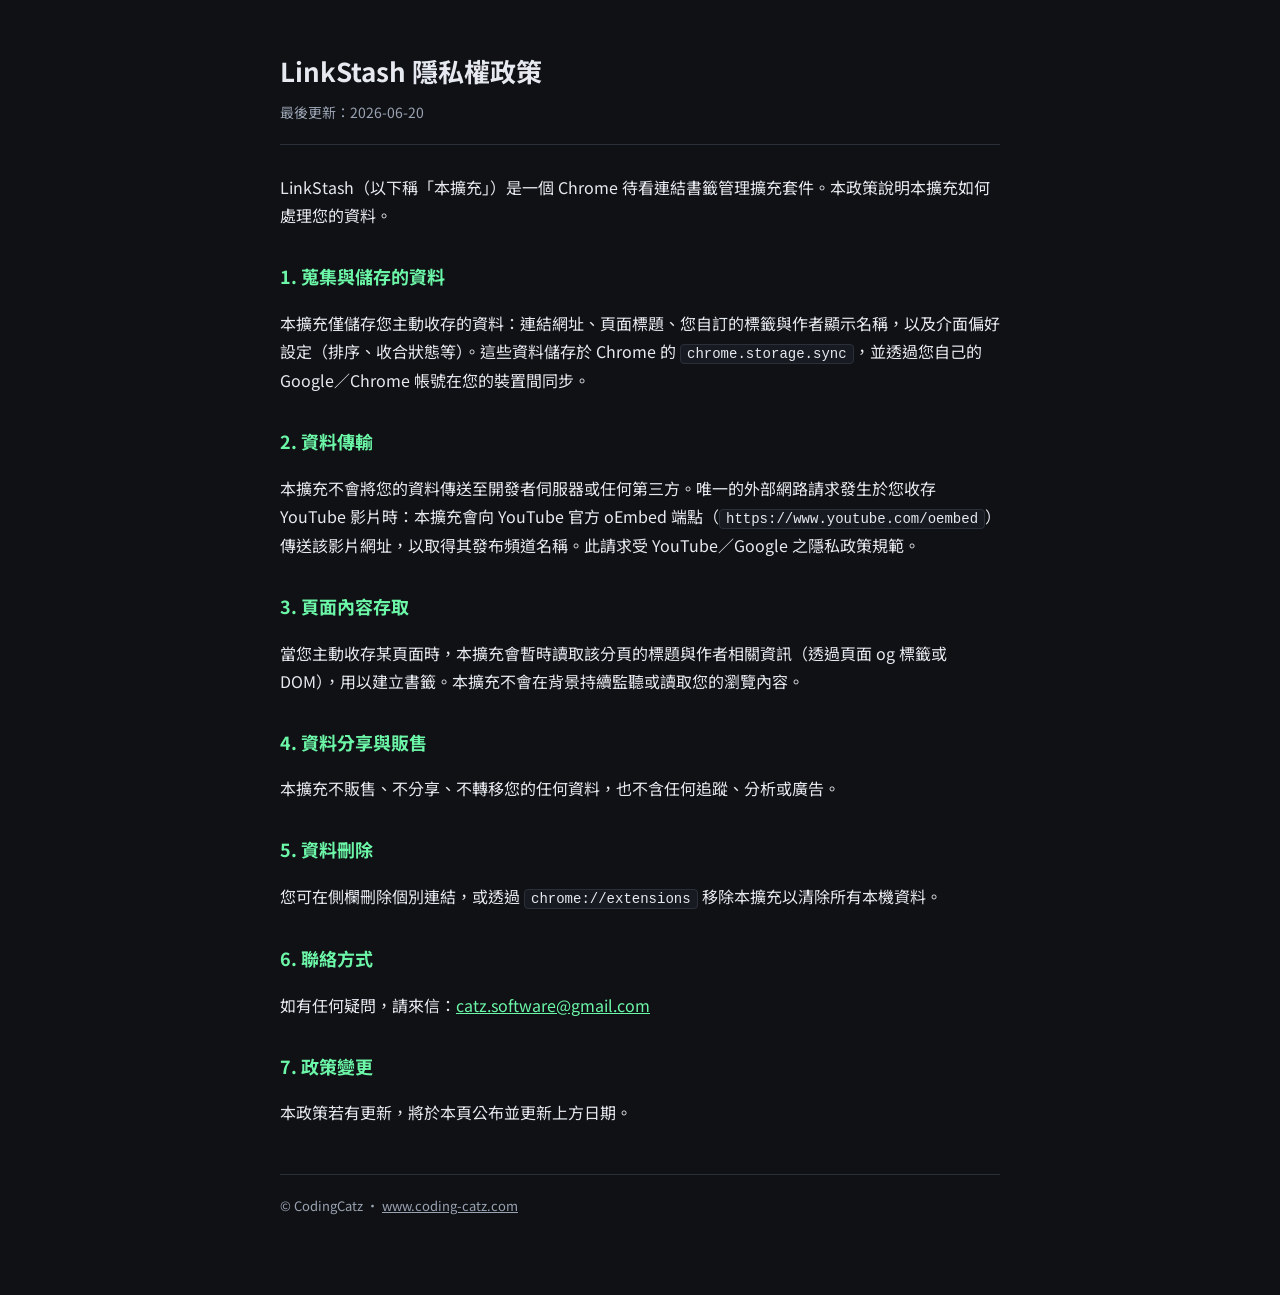
==== privacy/linkstash/index.html @ 4f945243 "add: LinkStash 隱私權政策頁（CWS 上架用） Co-Authored-By: Claude Opus 4.8 <noreply@anthropic.com>" ====
<!doctype html>
<html lang="zh-Hant">
  <head>
    <meta charset="UTF-8" />
    <meta name="viewport" content="width=device-width, initial-scale=1.0" />
    <title>LinkStash 隱私權政策 — CodingCatz</title>
    <meta name="robots" content="index,follow" />
    <link rel="preconnect" href="https://fonts.googleapis.com" />
    <link rel="preconnect" href="https://fonts.gstatic.com" crossorigin />
    <link rel="stylesheet" href="https://fonts.googleapis.com/css2?family=Noto+Sans+TC:wght@400;500;700&display=swap" />
    <style>
      :root {
        --bg: #0f1115;
        --card: #171a21;
        --border: #2a2f3a;
        --text: #e6e9ef;
        --dim: #9aa3b2;
        --accent: #6cf7a8;
      }
      * { box-sizing: border-box; }
      body {
        margin: 0;
        background: var(--bg);
        color: var(--text);
        font-family: "Noto Sans TC", -apple-system, "Segoe UI", system-ui, sans-serif;
        line-height: 1.75;
        font-size: 16px;
      }
      .wrap { max-width: 760px; margin: 0 auto; padding: 48px 20px 80px; }
      header { border-bottom: 1px solid var(--border); padding-bottom: 20px; margin-bottom: 28px; }
      h1 { font-size: 26px; font-weight: 700; margin: 0 0 6px; }
      .sub { color: var(--dim); font-size: 14px; }
      h2 { font-size: 18px; font-weight: 700; margin: 32px 0 8px; color: var(--accent); }
      p, li { color: var(--text); }
      a { color: var(--accent); }
      ul { padding-left: 20px; }
      code { background: var(--card); border: 1px solid var(--border); border-radius: 4px; padding: 1px 6px; font-size: 14px; }
      footer { margin-top: 48px; padding-top: 20px; border-top: 1px solid var(--border); color: var(--dim); font-size: 13px; }
      footer a { color: var(--dim); }
    </style>
  </head>
  <body>
    <div class="wrap">
      <header>
        <h1>LinkStash 隱私權政策</h1>
        <div class="sub">最後更新：2026-06-20</div>
      </header>

      <p>LinkStash（以下稱「本擴充」）是一個 Chrome 待看連結書籤管理擴充套件。本政策說明本擴充如何處理您的資料。</p>

      <h2>1. 蒐集與儲存的資料</h2>
      <p>本擴充僅儲存您主動收存的資料：連結網址、頁面標題、您自訂的標籤與作者顯示名稱，以及介面偏好設定（排序、收合狀態等）。這些資料儲存於 Chrome 的 <code>chrome.storage.sync</code>，並透過您自己的 Google／Chrome 帳號在您的裝置間同步。</p>

      <h2>2. 資料傳輸</h2>
      <p>本擴充不會將您的資料傳送至開發者伺服器或任何第三方。唯一的外部網路請求發生於您收存 YouTube 影片時：本擴充會向 YouTube 官方 oEmbed 端點（<code>https://www.youtube.com/oembed</code>）傳送該影片網址，以取得其發布頻道名稱。此請求受 YouTube／Google 之隱私政策規範。</p>

      <h2>3. 頁面內容存取</h2>
      <p>當您主動收存某頁面時，本擴充會暫時讀取該分頁的標題與作者相關資訊（透過頁面 og 標籤或 DOM），用以建立書籤。本擴充不會在背景持續監聽或讀取您的瀏覽內容。</p>

      <h2>4. 資料分享與販售</h2>
      <p>本擴充不販售、不分享、不轉移您的任何資料，也不含任何追蹤、分析或廣告。</p>

      <h2>5. 資料刪除</h2>
      <p>您可在側欄刪除個別連結，或透過 <code>chrome://extensions</code> 移除本擴充以清除所有本機資料。</p>

      <h2>6. 聯絡方式</h2>
      <p>如有任何疑問，請來信：<a href="mailto:catz.software@gmail.com">catz.software@gmail.com</a></p>

      <h2>7. 政策變更</h2>
      <p>本政策若有更新，將於本頁公布並更新上方日期。</p>

      <footer>
        © CodingCatz · <a href="https://www.coding-catz.com/">www.coding-catz.com</a>
      </footer>
    </div>
  </body>
</html>
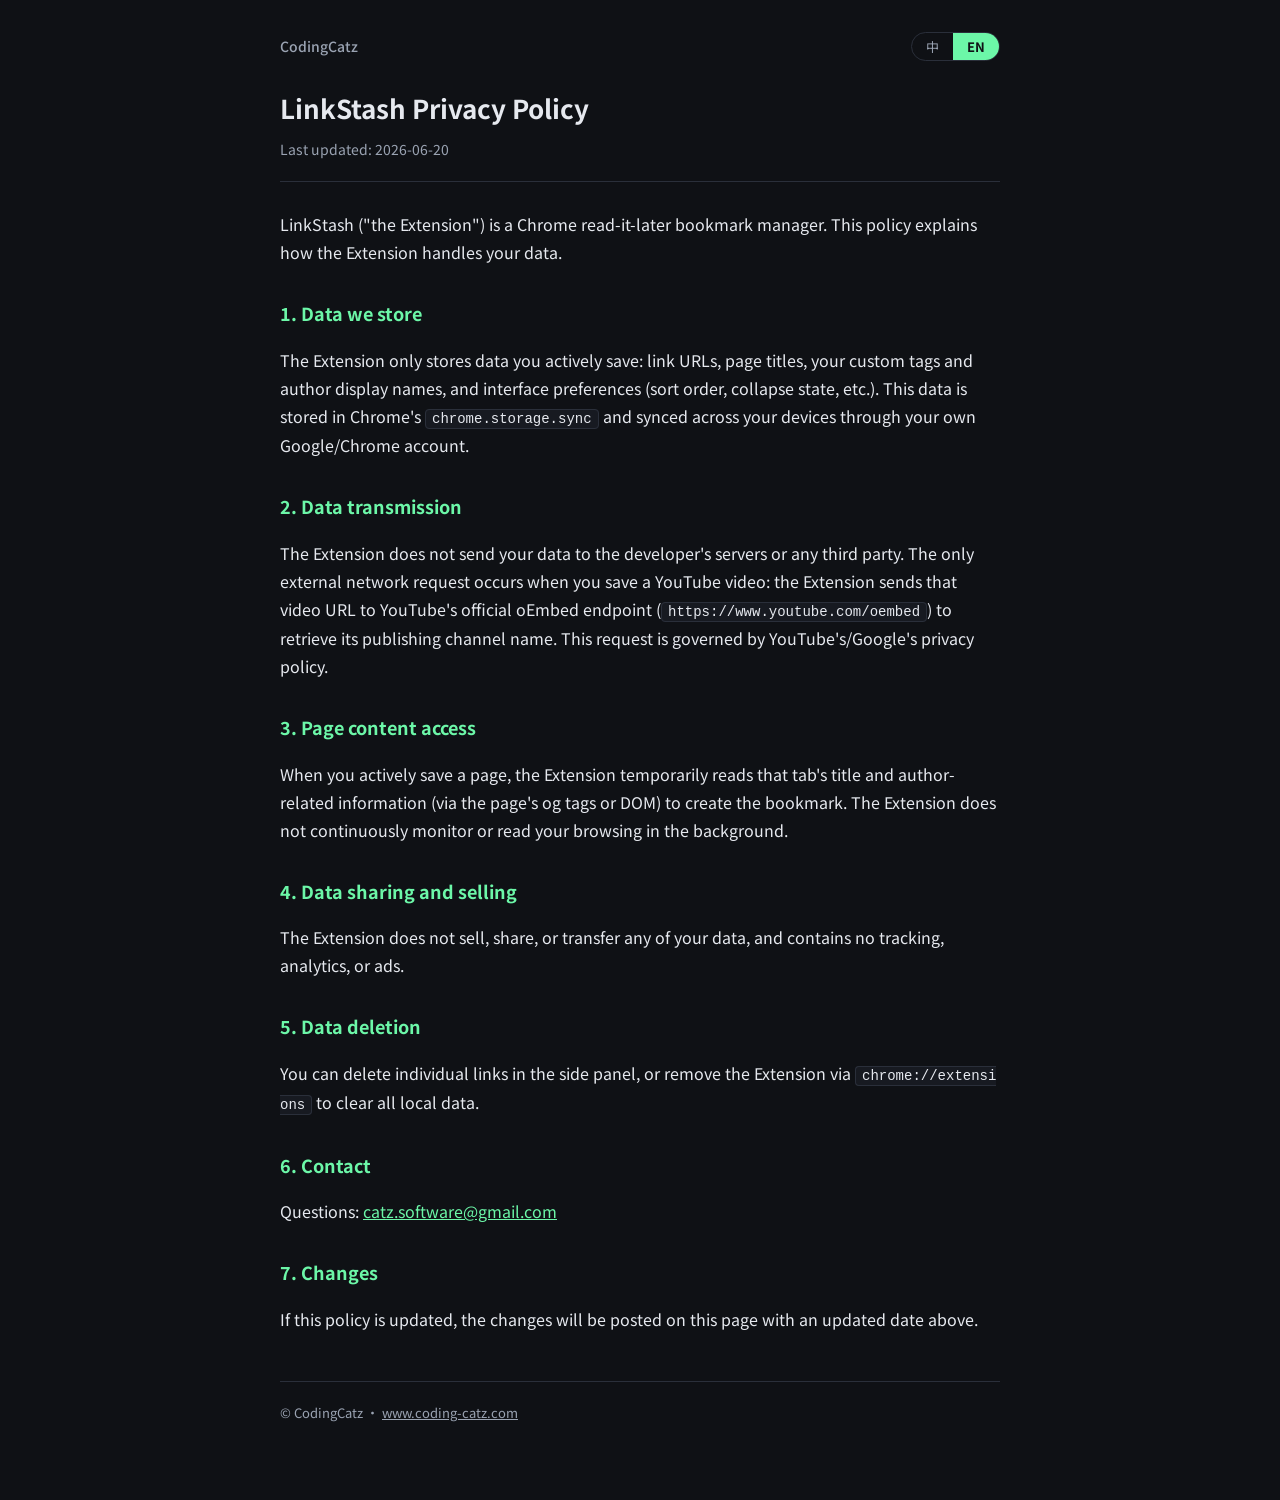
==== commit 00084342: "feat: LinkStash 隱私頁加中英切換 Co-Authored-By: Claude Opus 4.8 <noreply@anthropic.com>" ====
--- a/privacy/linkstash/index.html
+++ b/privacy/linkstash/index.html
@@ -26,7 +26,16 @@
         line-height: 1.75;
         font-size: 16px;
       }
-      .wrap { max-width: 760px; margin: 0 auto; padding: 48px 20px 80px; }
+      .wrap { max-width: 760px; margin: 0 auto; padding: 32px 20px 80px; }
+      .topbar { display: flex; align-items: center; justify-content: space-between; margin-bottom: 24px; }
+      .brand { color: var(--dim); font-size: 14px; font-weight: 500; }
+      .langswitch { display: inline-flex; border: 1px solid var(--border); border-radius: 999px; overflow: hidden; }
+      .langswitch button {
+        background: none; border: none; color: var(--dim);
+        padding: 4px 14px; font-size: 13px; cursor: pointer;
+        font-family: inherit;
+      }
+      .langswitch button.active { background: var(--accent); color: #0f1115; font-weight: 700; }
       header { border-bottom: 1px solid var(--border); padding-bottom: 20px; margin-bottom: 28px; }
       h1 { font-size: 26px; font-weight: 700; margin: 0 0 6px; }
       .sub { color: var(--dim); font-size: 14px; }
@@ -34,44 +43,112 @@
       p, li { color: var(--text); }
       a { color: var(--accent); }
       ul { padding-left: 20px; }
-      code { background: var(--card); border: 1px solid var(--border); border-radius: 4px; padding: 1px 6px; font-size: 14px; }
+      code { background: var(--card); border: 1px solid var(--border); border-radius: 4px; padding: 1px 6px; font-size: 14px; word-break: break-all; }
       footer { margin-top: 48px; padding-top: 20px; border-top: 1px solid var(--border); color: var(--dim); font-size: 13px; }
       footer a { color: var(--dim); }
+      [hidden] { display: none; }
     </style>
   </head>
   <body>
     <div class="wrap">
-      <header>
-        <h1>LinkStash 隱私權政策</h1>
-        <div class="sub">最後更新：2026-06-20</div>
-      </header>
+      <div class="topbar">
+        <span class="brand">CodingCatz</span>
+        <div class="langswitch">
+          <button data-lang="zh" class="active">中</button>
+          <button data-lang="en">EN</button>
+        </div>
+      </div>
 
-      <p>LinkStash（以下稱「本擴充」）是一個 Chrome 待看連結書籤管理擴充套件。本政策說明本擴充如何處理您的資料。</p>
+      <article id="zh">
+        <header>
+          <h1>LinkStash 隱私權政策</h1>
+          <div class="sub">最後更新：2026-06-20</div>
+        </header>
 
-      <h2>1. 蒐集與儲存的資料</h2>
-      <p>本擴充僅儲存您主動收存的資料：連結網址、頁面標題、您自訂的標籤與作者顯示名稱，以及介面偏好設定（排序、收合狀態等）。這些資料儲存於 Chrome 的 <code>chrome.storage.sync</code>，並透過您自己的 Google／Chrome 帳號在您的裝置間同步。</p>
+        <p>LinkStash（以下稱「本擴充」）是一個 Chrome 待看連結書籤管理擴充套件。本政策說明本擴充如何處理您的資料。</p>
 
-      <h2>2. 資料傳輸</h2>
-      <p>本擴充不會將您的資料傳送至開發者伺服器或任何第三方。唯一的外部網路請求發生於您收存 YouTube 影片時：本擴充會向 YouTube 官方 oEmbed 端點（<code>https://www.youtube.com/oembed</code>）傳送該影片網址，以取得其發布頻道名稱。此請求受 YouTube／Google 之隱私政策規範。</p>
+        <h2>1. 蒐集與儲存的資料</h2>
+        <p>本擴充僅儲存您主動收存的資料：連結網址、頁面標題、您自訂的標籤與作者顯示名稱，以及介面偏好設定（排序、收合狀態等）。這些資料儲存於 Chrome 的 <code>chrome.storage.sync</code>，並透過您自己的 Google／Chrome 帳號在您的裝置間同步。</p>
 
-      <h2>3. 頁面內容存取</h2>
-      <p>當您主動收存某頁面時，本擴充會暫時讀取該分頁的標題與作者相關資訊（透過頁面 og 標籤或 DOM），用以建立書籤。本擴充不會在背景持續監聽或讀取您的瀏覽內容。</p>
+        <h2>2. 資料傳輸</h2>
+        <p>本擴充不會將您的資料傳送至開發者伺服器或任何第三方。唯一的外部網路請求發生於您收存 YouTube 影片時：本擴充會向 YouTube 官方 oEmbed 端點（<code>https://www.youtube.com/oembed</code>）傳送該影片網址，以取得其發布頻道名稱。此請求受 YouTube／Google 之隱私政策規範。</p>
 
-      <h2>4. 資料分享與販售</h2>
-      <p>本擴充不販售、不分享、不轉移您的任何資料，也不含任何追蹤、分析或廣告。</p>
+        <h2>3. 頁面內容存取</h2>
+        <p>當您主動收存某頁面時，本擴充會暫時讀取該分頁的標題與作者相關資訊（透過頁面 og 標籤或 DOM），用以建立書籤。本擴充不會在背景持續監聽或讀取您的瀏覽內容。</p>
 
-      <h2>5. 資料刪除</h2>
-      <p>您可在側欄刪除個別連結，或透過 <code>chrome://extensions</code> 移除本擴充以清除所有本機資料。</p>
+        <h2>4. 資料分享與販售</h2>
+        <p>本擴充不販售、不分享、不轉移您的任何資料，也不含任何追蹤、分析或廣告。</p>
 
-      <h2>6. 聯絡方式</h2>
-      <p>如有任何疑問，請來信：<a href="mailto:catz.software@gmail.com">catz.software@gmail.com</a></p>
+        <h2>5. 資料刪除</h2>
+        <p>您可在側欄刪除個別連結，或透過 <code>chrome://extensions</code> 移除本擴充以清除所有本機資料。</p>
 
-      <h2>7. 政策變更</h2>
-      <p>本政策若有更新，將於本頁公布並更新上方日期。</p>
+        <h2>6. 聯絡方式</h2>
+        <p>如有任何疑問，請來信：<a href="mailto:catz.software@gmail.com">catz.software@gmail.com</a></p>
+
+        <h2>7. 政策變更</h2>
+        <p>本政策若有更新，將於本頁公布並更新上方日期。</p>
+      </article>
+
+      <article id="en" hidden>
+        <header>
+          <h1>LinkStash Privacy Policy</h1>
+          <div class="sub">Last updated: 2026-06-20</div>
+        </header>
+
+        <p>LinkStash ("the Extension") is a Chrome read-it-later bookmark manager. This policy explains how the Extension handles your data.</p>
+
+        <h2>1. Data we store</h2>
+        <p>The Extension only stores data you actively save: link URLs, page titles, your custom tags and author display names, and interface preferences (sort order, collapse state, etc.). This data is stored in Chrome's <code>chrome.storage.sync</code> and synced across your devices through your own Google/Chrome account.</p>
+
+        <h2>2. Data transmission</h2>
+        <p>The Extension does not send your data to the developer's servers or any third party. The only external network request occurs when you save a YouTube video: the Extension sends that video URL to YouTube's official oEmbed endpoint (<code>https://www.youtube.com/oembed</code>) to retrieve its publishing channel name. This request is governed by YouTube's/Google's privacy policy.</p>
+
+        <h2>3. Page content access</h2>
+        <p>When you actively save a page, the Extension temporarily reads that tab's title and author-related information (via the page's og tags or DOM) to create the bookmark. The Extension does not continuously monitor or read your browsing in the background.</p>
+
+        <h2>4. Data sharing and selling</h2>
+        <p>The Extension does not sell, share, or transfer any of your data, and contains no tracking, analytics, or ads.</p>
+
+        <h2>5. Data deletion</h2>
+        <p>You can delete individual links in the side panel, or remove the Extension via <code>chrome://extensions</code> to clear all local data.</p>
+
+        <h2>6. Contact</h2>
+        <p>Questions: <a href="mailto:catz.software@gmail.com">catz.software@gmail.com</a></p>
+
+        <h2>7. Changes</h2>
+        <p>If this policy is updated, the changes will be posted on this page with an updated date above.</p>
+      </article>
 
       <footer>
         © CodingCatz · <a href="https://www.coding-catz.com/">www.coding-catz.com</a>
       </footer>
     </div>
+
+    <script>
+      (function () {
+        var btns = document.querySelectorAll('.langswitch button');
+        function setLang(l) {
+          var en = l === 'en';
+          document.getElementById('zh').hidden = en;
+          document.getElementById('en').hidden = !en;
+          document.documentElement.lang = en ? 'en' : 'zh-Hant';
+          document.title = en
+            ? 'LinkStash Privacy Policy — CodingCatz'
+            : 'LinkStash 隱私權政策 — CodingCatz';
+          for (var i = 0; i < btns.length; i++) {
+            btns[i].classList.toggle('active', btns[i].getAttribute('data-lang') === l);
+          }
+          try { history.replaceState(null, '', '?lang=' + l); } catch (e) {}
+        }
+        for (var i = 0; i < btns.length; i++) {
+          btns[i].addEventListener('click', function () {
+            setLang(this.getAttribute('data-lang'));
+          });
+        }
+        var q = new URLSearchParams(location.search).get('lang');
+        var initial = q === 'en' || (!q && navigator.language && navigator.language.indexOf('en') === 0) ? 'en' : 'zh';
+        setLang(initial);
+      })();
+    </script>
   </body>
 </html>
